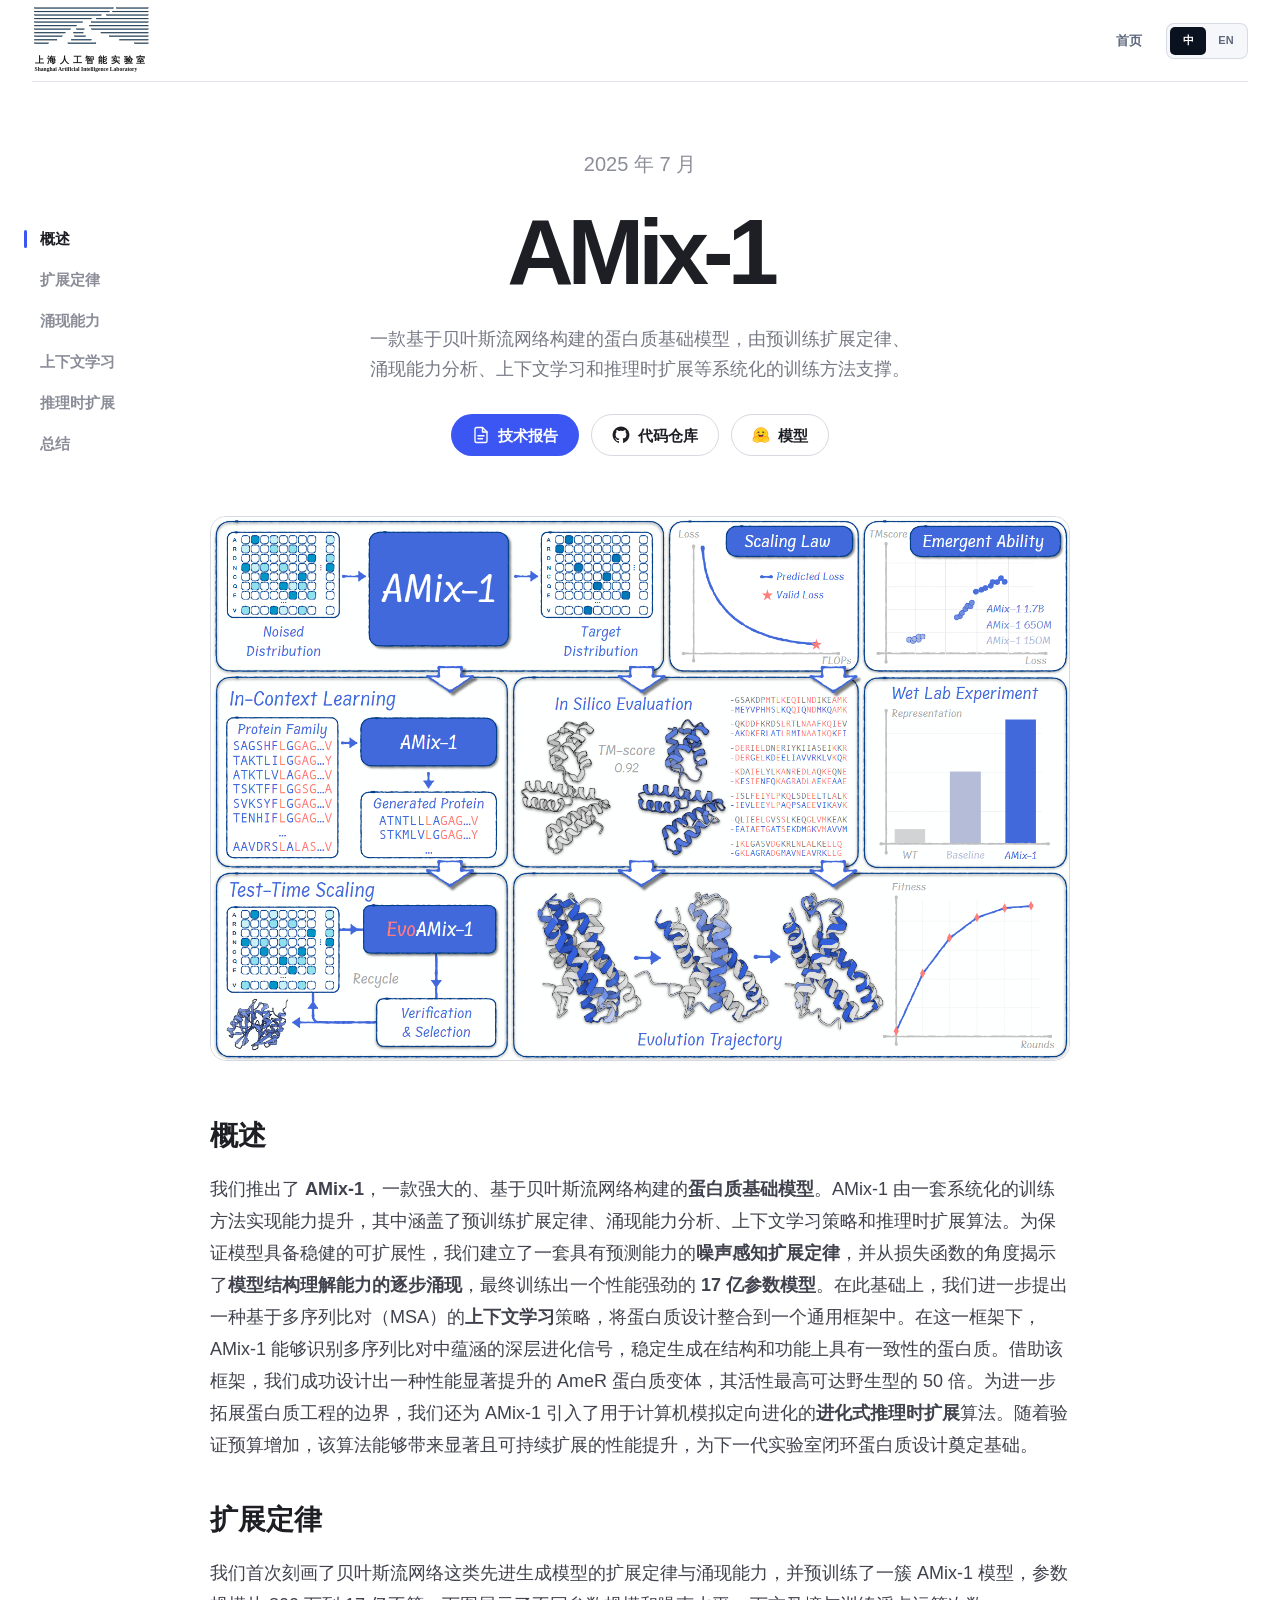
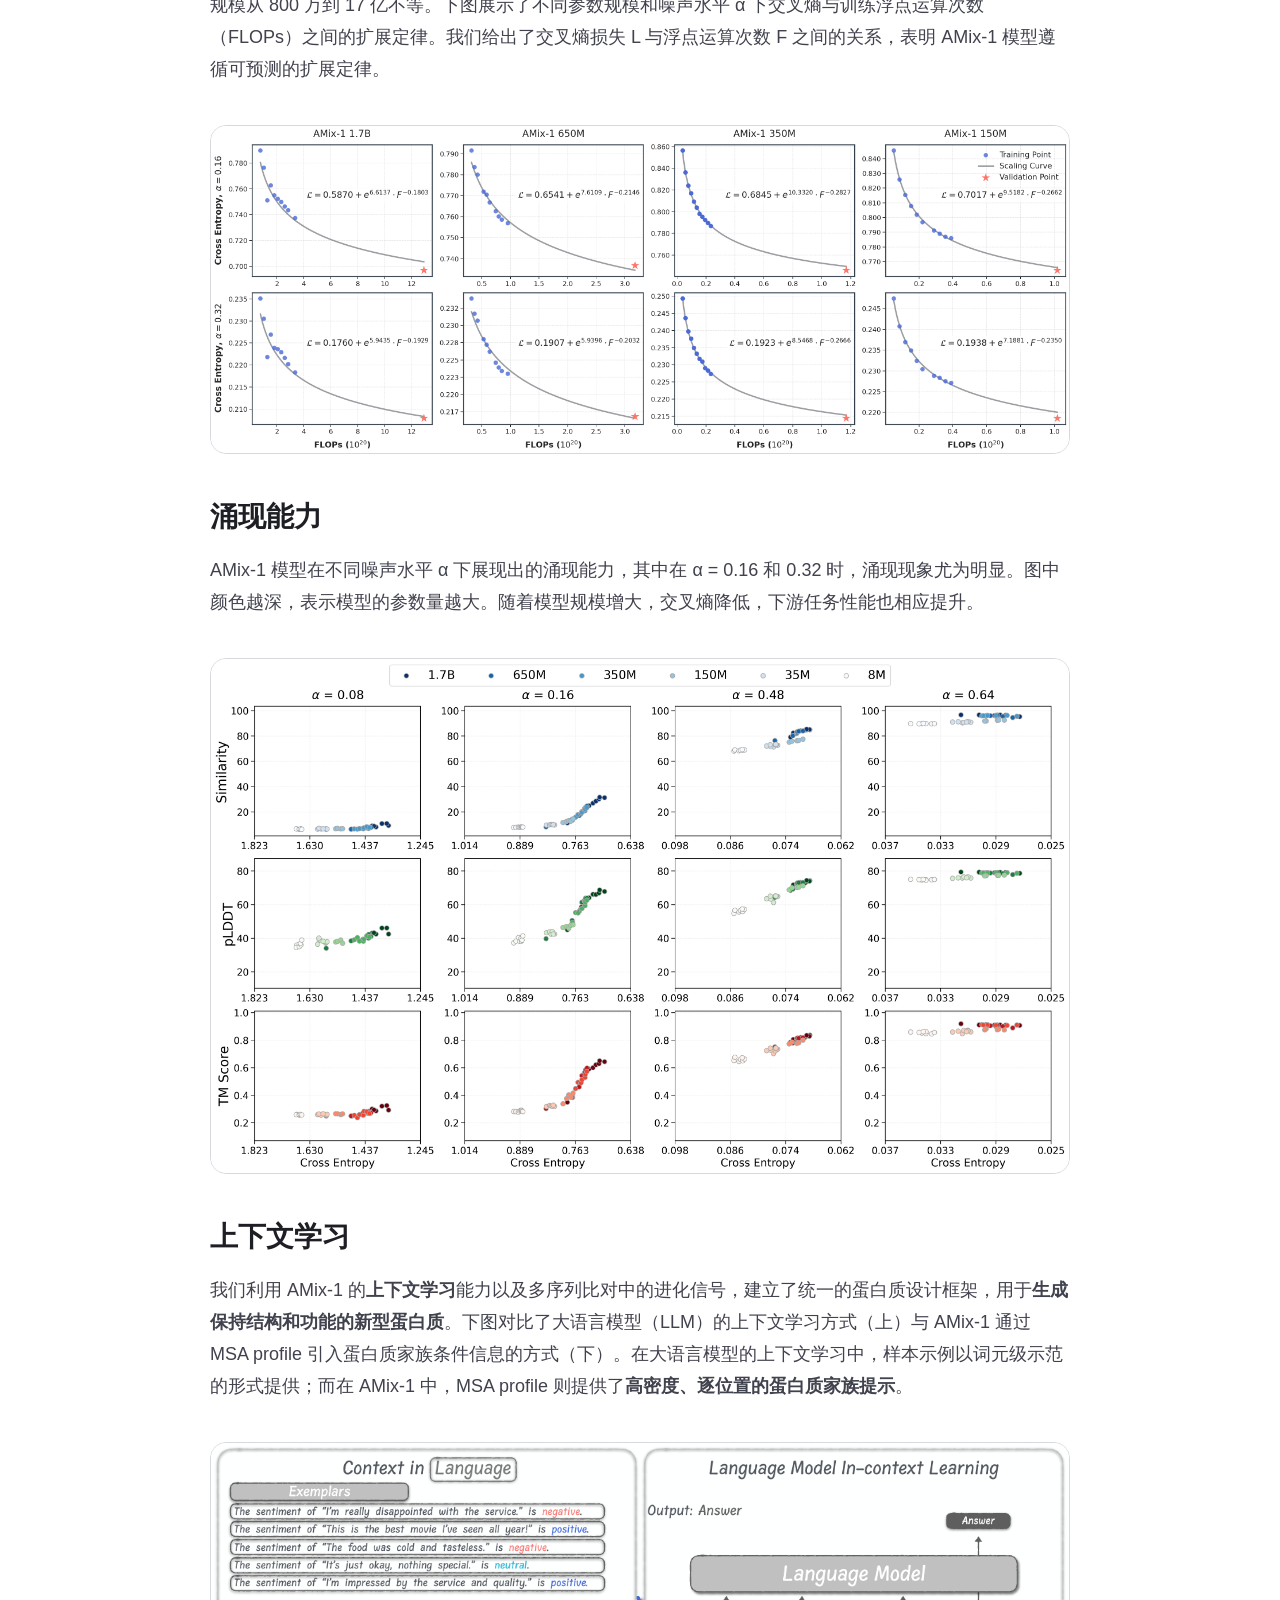
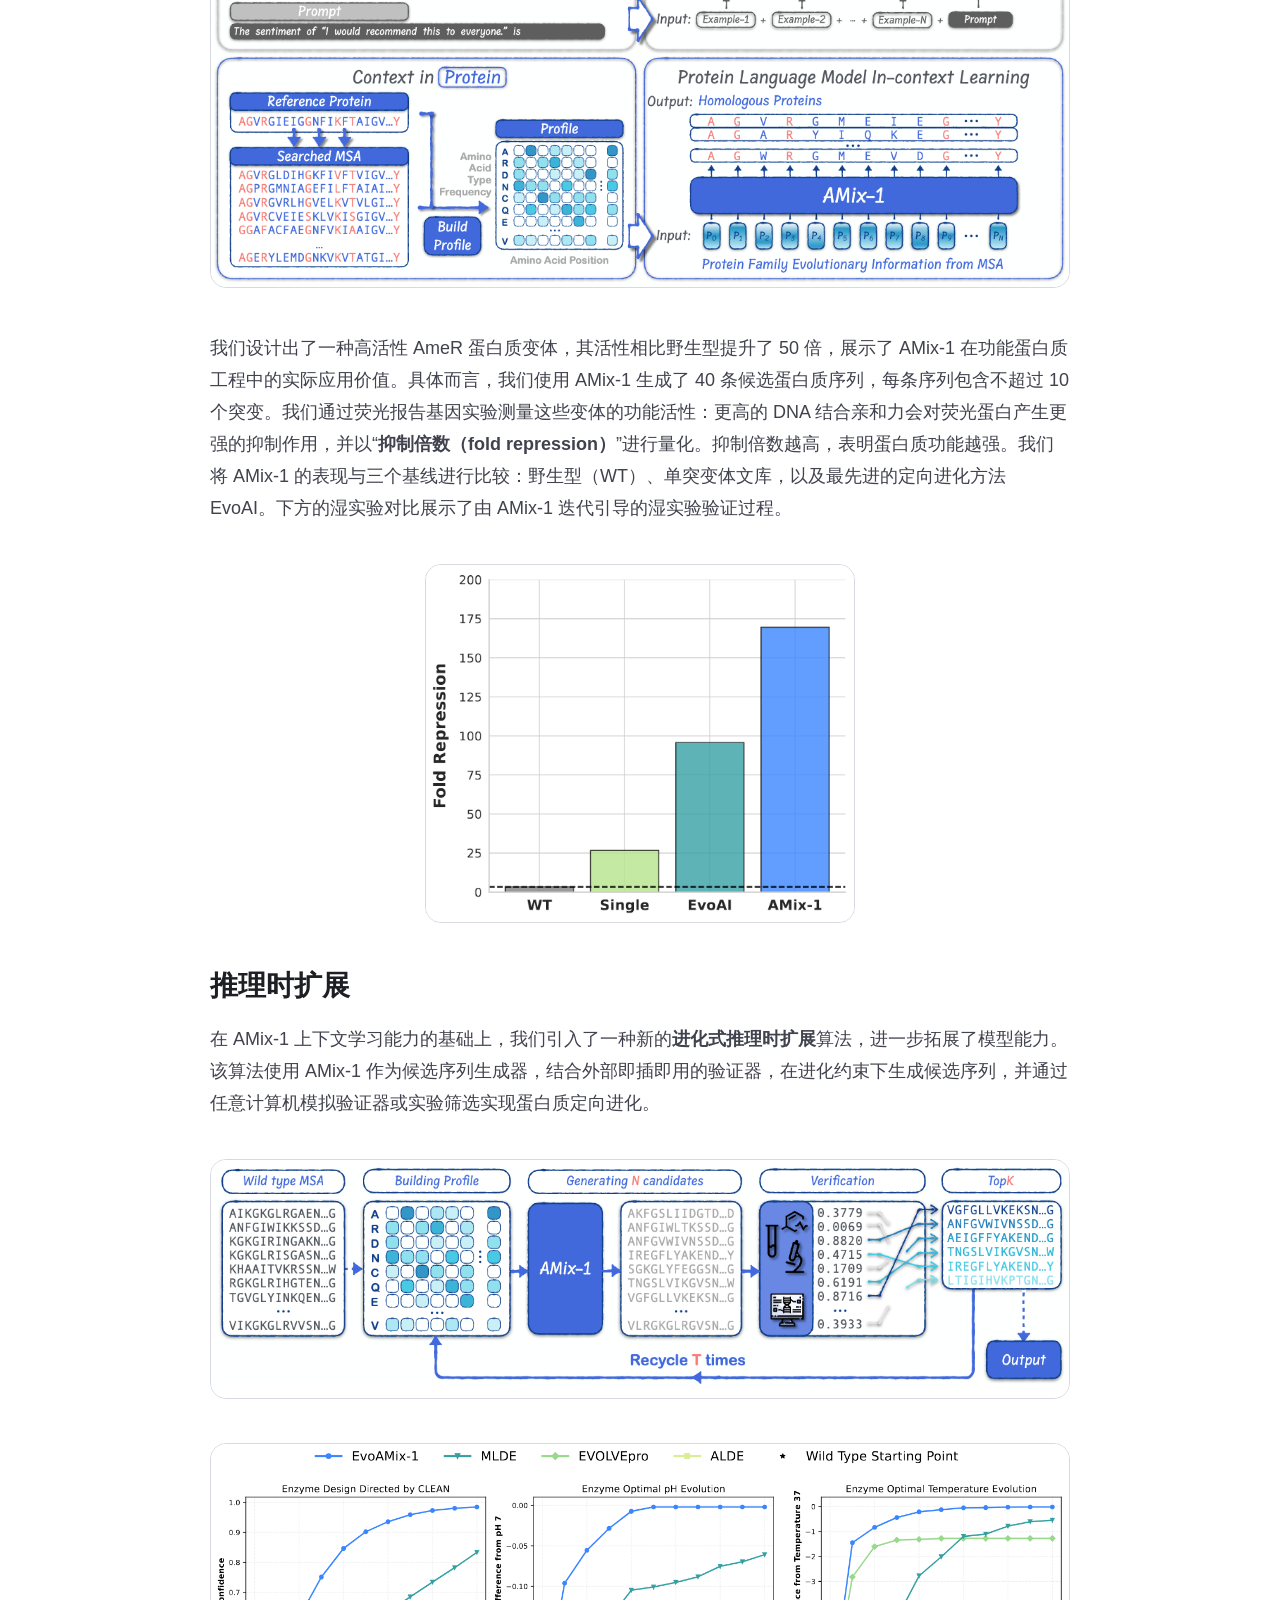
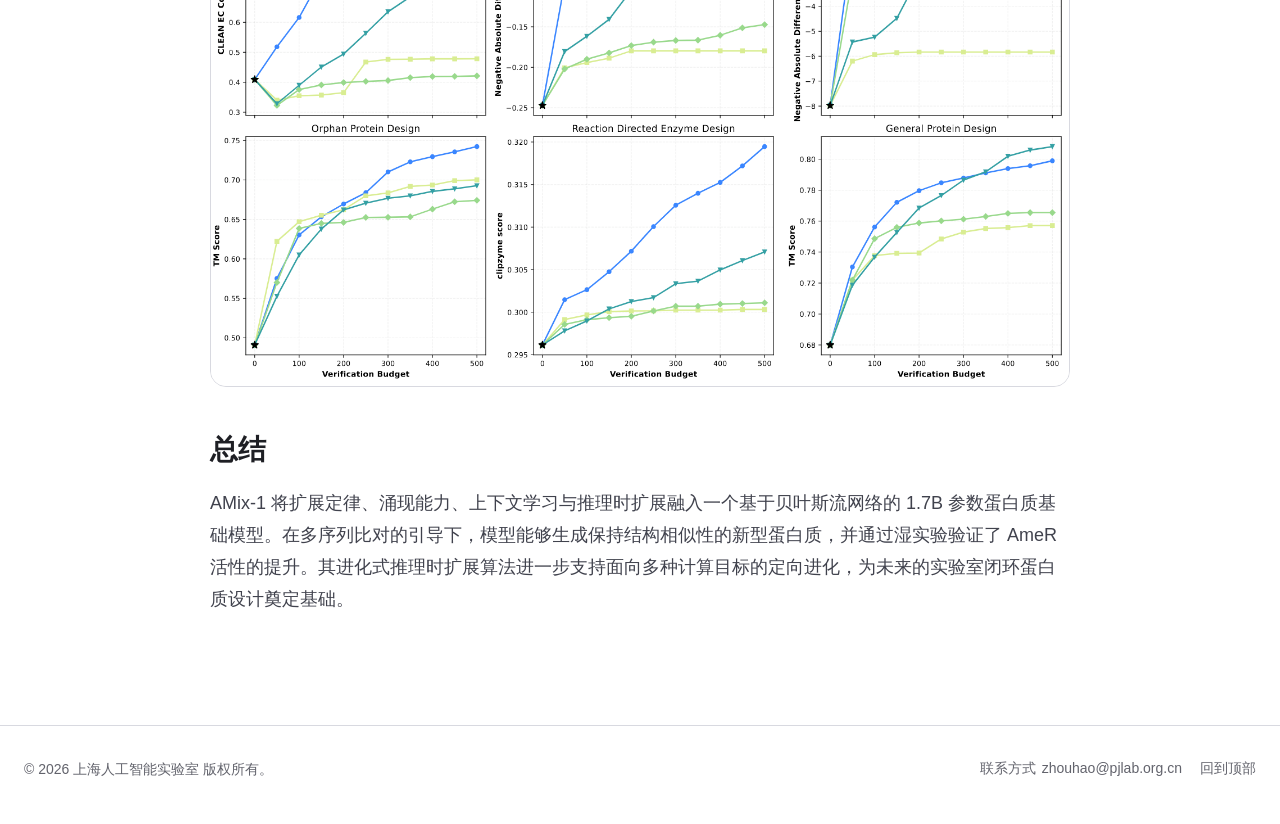
==== AMix-1/index.html @ 4308ac8f "Publish AMix-Bio website" ====
<!doctype html>
<html data-amix-language="zh" data-lang="zh" lang="zh-CN">
  <head>
    <meta charset="utf-8" />
    <meta name="viewport" content="width=device-width, initial-scale=1" />
    <meta
      name="description"
      content="AMix-1 是一款基于贝叶斯流网络构建的蛋白质基础模型，由预训练扩展定律、涌现能力分析、上下文学习和推理时扩展等系统化的训练方法支撑。" data-amix-en-content="AMix-1 is a protein foundation model built on Bayesian Flow Networks and empowered by a systematic training methodology spanning pretraining scaling laws, emergent capability analysis, in-context learning, and test-time scaling." data-amix-zh-content="AMix-1 是一款基于贝叶斯流网络构建的蛋白质基础模型，由预训练扩展定律、涌现能力分析、上下文学习和推理时扩展等系统化的训练方法支撑。"
    />
    <title>AMix-1 — AMix-Bio</title>
    <link rel="stylesheet" href="../assets/publication.css" />
    <link rel="stylesheet" href="../assets/detail.css" />
    <link rel="stylesheet" href="./styles.css" />
    <link rel="stylesheet" href="../assets/nav.css" />
    <style id="amix1-locale-visibility">
      html[data-amix-language="zh"] [data-amix-locale="en"],
      html[data-amix-language="en"] [data-amix-locale="zh"] {
        display: none !important;
      }
      html[data-amix-language="zh"] [data-amix-locale="zh"]:not(.article-nav),
      html[data-amix-language="en"] [data-amix-locale="en"]:not(.article-nav) {
        display: var(--amix-locale-display, block) !important;
      }
    </style>
    <link rel="stylesheet" href="../assets/resource-icons.css" />
  </head>
  <body class="placeholder-page">
    <header class="global-nav" data-amix-nav></header>
    <script src="../assets/nav.js?v=20260928-1"></script>

    <main class="page">
      <nav class="article-nav amix1-nav-en" aria-label="文章章节" data-amix-en-aria-label="Article sections" data-amix-zh-aria-label="文章章节" data-amix-locale="en" lang="en">
        <a class="article-nav-link is-active" href="#overview" data-nav-target="overview" aria-current="true">Overview</a>
        <a class="article-nav-link" href="#scaling-law" data-nav-target="scaling-law">Scaling Law</a>
        <a class="article-nav-link" href="#emergent-ability" data-nav-target="emergent-ability">Emergent Ability</a>
        <a class="article-nav-link" href="#in-context-learning" data-nav-target="in-context-learning">In-Context Learning</a>
        <a class="article-nav-link" href="#test-time-scaling" data-nav-target="test-time-scaling">Test-Time Scaling</a>
        <a class="article-nav-link" href="#conclusion" data-nav-target="conclusion">Conclusion</a>
        <!-- <a class="article-nav-link" href="#citation" data-nav-target="citation">Citation</a> -->
      </nav>

      <nav class="article-nav amix1-nav-zh" aria-label="文章章节" data-amix-locale="zh">
        <a class="article-nav-link is-active" href="#overview-zh" data-nav-target="overview-zh" aria-current="true">概述</a>
        <a class="article-nav-link" href="#scaling-law-zh" data-nav-target="scaling-law-zh">扩展定律</a>
        <a class="article-nav-link" href="#emergent-ability-zh" data-nav-target="emergent-ability-zh">涌现能力</a>
        <a class="article-nav-link" href="#in-context-learning-zh" data-nav-target="in-context-learning-zh">上下文学习</a>
        <a class="article-nav-link" href="#test-time-scaling-zh" data-nav-target="test-time-scaling-zh">推理时扩展</a>
        <a class="article-nav-link" href="#conclusion-zh" data-nav-target="conclusion-zh">总结</a>
        <!-- <a class="article-nav-link" href="#citation-zh" data-nav-target="citation-zh">引用</a> -->
      </nav>

      <section class="article-hero" aria-labelledby="page-title">
        <p class="publish-date">
          <span class="detail-lang-en" data-amix-locale="en" lang="en" style="--amix-locale-display:inline">July 2025</span>
          <span class="detail-lang-zh" data-amix-locale="zh" lang="zh-CN" style="--amix-locale-display:inline">2025 年 7 月</span>
        </p>
        <h1 id="page-title" class="placeholder-title">AMix-1</h1>
        <p class="hero-summary detail-lang-en" data-amix-locale="en" lang="en" style="--amix-locale-display:block">
          A protein foundation model built on Bayesian Flow Networks and empowered by a systematic training
          methodology spanning pretraining scaling laws, emergent capability analysis, in-context learning, and
          test-time scaling.
        </p>
        <p class="hero-summary detail-lang-zh" data-amix-locale="zh" lang="zh-CN" style="--amix-locale-display:block">一款基于贝叶斯流网络构建的蛋白质基础模型，由预训练扩展定律、涌现能力分析、上下文学习和推理时扩展等系统化的训练方法支撑。</p>

        <div class="action-row amix1-actions-en" aria-label="项目资源" data-amix-en-aria-label="Project resources" data-amix-zh-aria-label="项目资源" data-amix-locale="en" lang="en" style="--amix-locale-display:flex">
          <a
            class="resource-button seed-button primary"
            href="https://arxiv.org/abs/2507.08920"
            target="_blank"
            rel="noreferrer"
            ><svg class="resource-icon" width="18" height="18" aria-hidden="true" focusable="false"><use href="../assets/resource-icons.svg?v=20260928-1#report"></use></svg><span>Paper</span></a
          >
          <a
            class="resource-button seed-button"
            href="https://github.com/GenSI-THUAIR/AMix-1"
            target="_blank"
            rel="noreferrer"
            ><svg class="resource-icon" width="18" height="18" aria-hidden="true" focusable="false"><use href="../assets/resource-icons.svg?v=20260928-1#github"></use></svg><span>GitHub</span></a
          >
          <a
            class="resource-button seed-button"
            href="https://huggingface.co/GenSI/AMix-1-1.7B"
            target="_blank"
            rel="noreferrer"
            ><svg class="resource-icon" width="18" height="18" aria-hidden="true" focusable="false"><use href="../assets/resource-icons.svg?v=20260928-1#huggingface"></use></svg><span>Model</span></a
          >
        </div>

        <div class="action-row amix1-actions-zh" aria-label="项目资源" data-amix-locale="zh" lang="zh-CN" style="--amix-locale-display:flex">
          <a class="resource-button seed-button primary" href="https://arxiv.org/abs/2507.08920" target="_blank" rel="noreferrer"><svg class="resource-icon" width="18" height="18" aria-hidden="true" focusable="false"><use href="../assets/resource-icons.svg?v=20260928-1#report"></use></svg><span>技术报告</span></a>
          <a class="resource-button seed-button" href="https://github.com/GenSI-THUAIR/AMix-1" target="_blank" rel="noreferrer"><svg class="resource-icon" width="18" height="18" aria-hidden="true" focusable="false"><use href="../assets/resource-icons.svg?v=20260928-1#github"></use></svg><span>代码仓库</span></a>
          <a class="resource-button seed-button" href="https://huggingface.co/GenSI/AMix-1-1.7B" target="_blank" rel="noreferrer"><svg class="resource-icon" width="18" height="18" aria-hidden="true" focusable="false"><use href="../assets/resource-icons.svg?v=20260928-1#huggingface"></use></svg><span>模型</span></a>
        </div>
      </section>

      <figure class="amix1-main-figure" aria-label="AMix-1 概览" data-amix-en-aria-label="AMix-1 overview" data-amix-zh-aria-label="AMix-1 概览">
        <img
          src="../figures/AMix-1_main.png"
          alt="AMix-1 总览：从预训练扩展到可在推理时扩展的蛋白质设计" data-amix-en-alt="AMix-1 overview from pretraining scaling to test-time scalable protein design" data-amix-zh-alt="AMix-1 总览：从预训练扩展到可在推理时扩展的蛋白质设计"
          decoding="async"
        />
      </figure>

      <div class="amix1-content-en" data-amix-locale="en" lang="en" style="--amix-locale-display:block">
        <article class="content">
          <section id="overview" class="content-section" aria-labelledby="overview-title">
            <h2 id="overview-title">Overview</h2>
            <p>
              We introduce <strong>AMix-1</strong>, a powerful <strong>protein foundation model</strong> built on
              Bayesian Flow Networks and empowered by a systematic training methodology, encompassing pretraining
              scaling laws, emergent capability analysis, in-context learning strategy, and test-time scaling
              algorithm. To guarantee robust scalability, we establish a predictive,
              <strong>noise-aware scaling law</strong> and reveal the progressive
              <strong>emergence of structural understanding</strong> from the loss perspective, culminating in a
              strong <strong>1.7-billion-parameter model</strong>. Building on this foundation, we devise a multiple
              sequence alignment (MSA)-based <strong>in-context learning</strong> strategy to unify protein design
              into a general framework, where AMix-1 recognizes deep evolutionary signals among MSAs and consistently
              generates structurally and functionally coherent proteins. This framework enables the successful design
              of a dramatically improved AmeR variant with an up to 50× activity increase over its wild type. Pushing
              the boundaries of protein engineering, we further empower AMix-1 with an
              <strong>evolutionary test-time scaling</strong> algorithm for <em>in silico</em> directed evolution
              that delivers substantial, scalable performance gains as verification budgets increase, laying the
              groundwork for next-generation lab-in-the-loop protein design.
            </p>
          </section>

          <section id="scaling-law" class="content-section" aria-labelledby="scaling-law-title">
            <h2 id="scaling-law-title">Scaling Law</h2>
            <p>
              We are the first to characterize scaling laws and emergent abilities for an advanced generative model,
              namely the Bayesian Flow Network, and pretrain a family of AMix-1 models scaling from 8 million
              to 1.7 billion parameters. The following figures illustrate scaling laws of cross-entropy and training
              FLOPs across various model sizes and noise levels α. We show the relationship between loss L and FLOPs
              F, indicating that the AMix-1 models follow predictive scaling laws.
            </p>
            <figure class="architecture-visual amix1-figure" aria-label="AMix-1 scaling laws">
              <img
                class="architecture-chart"
                src="./assets/amix1_scaling_law.png"
                alt="AMix-1 cross-entropy scaling curves across model sizes and noise levels"
                loading="lazy"
                decoding="async"
              />
            </figure>
          </section>

          <section id="emergent-ability" class="content-section" aria-labelledby="emergent-ability-title">
            <h2 id="emergent-ability-title">Emergent Ability</h2>
            <p>
              AMix-1 models exhibit emergent abilities across different noise levels α, with clear emergence observed
              at α = 0.16 and 0.32. In the figure, darker colors represent models with more parameters. As model size
              increases, cross-entropy decreases and downstream performance correspondingly improves.
            </p>
            <figure class="architecture-visual amix1-figure" aria-label="AMix-1 emergent ability">
              <img
                class="architecture-chart"
                src="./assets/amix1_emergent_ability.png"
                alt="AMix-1 emergent protein modeling ability across model sizes and noise levels"
                loading="lazy"
                decoding="async"
              />
            </figure>
          </section>

          <section id="in-context-learning" class="content-section" aria-labelledby="in-context-learning-title">
            <h2 id="in-context-learning-title">In-Context Learning</h2>
            <p>
              We establish a unified protein design framework leveraging AMix-1's
              <strong>in-context learning</strong> ability and evolutionary signals in multiple sequence alignments
              for <strong>novel structure- and function-preserving generation</strong>. The following figure
              illustrates the comparison of standard LLM in-context learning (top) with protein family conditioning
              via MSA profiles in AMix-1 (bottom). In LLM ICL, few-shot exemplars are token-level demonstrations; in
              AMix-1, the MSA profile serves as a <strong>dense, position-wise family prompt</strong>.
            </p>
            <figure class="architecture-visual amix1-figure" aria-label="AMix-1 in-context learning">
              <img
                class="architecture-chart"
                src="./assets/amix1_icl.png"
                alt="Comparison of language-model in-context learning and AMix-1 MSA-conditioned protein generation"
                loading="lazy"
                decoding="async"
              />
            </figure>
            <p>
              We design a high-activity AmeR variant with a 50× improvement over the wild type, showcasing AMix-1's
              real-world impact on functional protein engineering. Specifically, we used AMix-1 to generate 40
              candidate protein sequences, each containing no more than ten mutations. The functional activity of
              these variants was measured using a fluorescent reporter assay, where higher DNA-binding affinity leads
              to stronger repression of a fluorescent protein, quantified as "fold repression". A higher fold
              repression value indicates better function. AMix-1's performance was compared to three baselines:
              Wild-Type (WT), a single-mutant library, and EvoAI, a state-of-the-art directed evolution method. The
              wet-lab comparison below shows the wet-lab verification process guided iteratively by AMix-1. 
            </p>
            <figure class="architecture-visual amix1-figure amix1-wet-lab-figure" aria-label="AMix-1 wet-lab validation">
              <img
                class="architecture-chart"
                src="./assets/amix1_wet_lab.png"
                alt="Wet-lab fold-repression comparison among wild type, a single-mutant library, EvoAI, and AMix-1"
                loading="lazy"
                decoding="async"
              />
            </figure>
          </section>

          <section id="test-time-scaling" class="content-section" aria-labelledby="test-time-scaling-title">
            <h2 id="test-time-scaling-title">Test-Time Scaling</h2>
            <p>
              With the in-context learning ability of AMix-1, we push this capacity even further by introducing a
              novel <strong>evolutionary test-time scaling</strong> algorithm that uses AMix-1 as the proposer and an
              external plug-and-play verifier to generate candidate sequences from evolutionary constraints,
              achieving directed protein evolution through arbitrary in silico verifiers or experimental screening.
            </p>
            <figure class="architecture-visual amix1-figure" aria-label="AMix-1 test-time scaling workflow">
              <img
                class="architecture-chart"
                src="./assets/amix1_tts1.png"
                alt="AMix-1 evolutionary test-time scaling workflow"
                loading="lazy"
                decoding="async"
              />
            </figure>
            <figure class="architecture-visual amix1-figure" aria-label="AMix-1 test-time scaling results">
              <img
                class="architecture-chart"
                src="./assets/amix1_tts2.png"
                alt="AMix-1 performance across verification budgets and protein design tasks"
                loading="lazy"
                decoding="async"
              />
            </figure>
          </section>

          <section id="conclusion" class="content-section" aria-labelledby="conclusion-title">
            <h2 id="conclusion-title">Conclusion</h2>
            <p>AMix-1 brings together scaling laws, emergent capabilities, in-context learning, and test-time scaling in a 1.7B-parameter protein foundation model built on Bayesian Flow Networks. Guided by multiple sequence alignments, it generates novel proteins that preserve structural similarity, with wet-lab validation demonstrating improved AmeR activity. Its evolutionary test-time scaling algorithm further supports directed evolution across diverse computational objectives, laying the groundwork for future lab-in-the-loop protein design.</p>
          </section>

          <!-- <section id="citation" class="content-section" aria-labelledby="citation-title">
            <h2 id="citation-title">Citation</h2>
            <p>If you find this work useful, please cite our paper:</p>
            <pre class="citation-block"><code>@article{lv2025amix1,
  title={AMix-1: A Pathway to Test-Time Scalable Protein Foundation Model},
  author={Changze Lv*, Jiang Zhou*, Siyu Long*, Lihao Wang, Jiangtao Feng, Dongyu Xue, Yu Pei, Hao Wang, Zherui Zhang, Yuchen Cai, Zhiqiang Gao, Ziyuan Ma, Jiakai Hu, Chaochen Gao, Jingjing Gong, Yuxuan Song, Shuyi Zhang, Xiaoqing Zheng, Deyi Xiong, Lei Bai, Wanli Ouyang, Ya-Qin Zhang, Wei-Ying Ma, Bowen Zhou, Hao Zhou},
  journal={arXiv preprint arXiv:2507.08920},
  year={2025}
}</code></pre>
          </section> -->
        </article>
      </div>

      <div class="amix1-content-zh" data-amix-locale="zh" lang="zh-CN" style="--amix-locale-display:block">
        <article class="content">
          <section id="overview-zh" class="content-section" aria-labelledby="overview-title-zh">
            <h2 id="overview-title-zh">概述</h2>
            <p>我们推出了 <strong>AMix-1</strong>，一款强大的、基于贝叶斯流网络构建的<strong>蛋白质基础模型</strong>。AMix-1 由一套系统化的训练方法实现能力提升，其中涵盖了预训练扩展定律、涌现能力分析、上下文学习策略和推理时扩展算法。为保证模型具备稳健的可扩展性，我们建立了一套具有预测能力的<strong>噪声感知扩展定律</strong>，并从损失函数的角度揭示了<strong>模型结构理解能力的逐步涌现</strong>，最终训练出一个性能强劲的 <strong>17 亿参数模型</strong>。在此基础上，我们进一步提出一种基于多序列比对（MSA）的<strong>上下文学习</strong>策略，将蛋白质设计整合到一个通用框架中。在这一框架下，AMix-1 能够识别多序列比对中蕴涵的深层进化信号，稳定生成在结构和功能上具有一致性的蛋白质。借助该框架，我们成功设计出一种性能显著提升的 AmeR 蛋白质变体，其活性最高可达野生型的 50 倍。为进一步拓展蛋白质工程的边界，我们还为 AMix-1 引入了用于计算机模拟定向进化的<strong>进化式推理时扩展</strong>算法。随着验证预算增加，该算法能够带来显著且可持续扩展的性能提升，为下一代实验室闭环蛋白质设计奠定基础。</p>
          </section>

          <section id="scaling-law-zh" class="content-section" aria-labelledby="scaling-law-title-zh">
            <h2 id="scaling-law-title-zh">扩展定律</h2>
            <p>我们首次刻画了贝叶斯流网络这类先进生成模型的扩展定律与涌现能力，并预训练了一簇 AMix-1 模型，参数规模从 800 万到 17 亿不等。下图展示了不同参数规模和噪声水平 α 下交叉熵与训练浮点运算次数（FLOPs）之间的扩展定律。我们给出了交叉熵损失 L 与浮点运算次数 F 之间的关系，表明 AMix-1 模型遵循可预测的扩展定律。</p>
            <figure class="architecture-visual amix1-figure" aria-label="AMix-1 扩展定律">
              <img
                class="architecture-chart"
                src="./assets/amix1_scaling_law.png"
                alt="AMix-1 在不同模型规模和噪声水平下的交叉熵扩展曲线"
                loading="lazy"
                decoding="async"
              />
            </figure>
          </section>

          <section id="emergent-ability-zh" class="content-section" aria-labelledby="emergent-ability-title-zh">
            <h2 id="emergent-ability-title-zh">涌现能力</h2>
            <p>AMix-1 模型在不同噪声水平 α 下展现出的涌现能力，其中在 α = 0.16 和 0.32 时，涌现现象尤为明显。图中颜色越深，表示模型的参数量越大。随着模型规模增大，交叉熵降低，下游任务性能也相应提升。</p>
            <figure class="architecture-visual amix1-figure" aria-label="AMix-1 涌现能力">
              <img
                class="architecture-chart"
                src="./assets/amix1_emergent_ability.png"
                alt="AMix-1 在不同模型规模和噪声水平下涌现的蛋白质建模能力"
                loading="lazy"
                decoding="async"
              />
            </figure>
          </section>

          <section id="in-context-learning-zh" class="content-section" aria-labelledby="in-context-learning-title-zh">
            <h2 id="in-context-learning-title-zh">上下文学习</h2>
            <p>我们利用 AMix-1 的<strong>上下文学习</strong>能力以及多序列比对中的进化信号，建立了统一的蛋白质设计框架，用于<strong>生成保持结构和功能的新型蛋白质</strong>。下图对比了大语言模型（LLM）的上下文学习方式（上）与 AMix-1 通过 MSA profile 引入蛋白质家族条件信息的方式（下）。在大语言模型的上下文学习中，样本示例以词元级示范的形式提供；而在 AMix-1 中，MSA profile 则提供了<strong>高密度、逐位置的蛋白质家族提示</strong>。</p>
            <figure class="architecture-visual amix1-figure" aria-label="AMix-1 上下文学习">
              <img
                class="architecture-chart"
                src="./assets/amix1_icl.png"
                alt="语言模型的上下文学习与 AMix-1 以 MSA 为条件的蛋白质生成方式对比"
                loading="lazy"
                decoding="async"
              />
            </figure>
            <p>我们设计出了一种高活性 AmeR 蛋白质变体，其活性相比野生型提升了 50 倍，展示了 AMix-1 在功能蛋白质工程中的实际应用价值。具体而言，我们使用 AMix-1 生成了 40 条候选蛋白质序列，每条序列包含不超过 10 个突变。我们通过荧光报告基因实验测量这些变体的功能活性：更高的 DNA 结合亲和力会对荧光蛋白产生更强的抑制作用，并以“<strong>抑制倍数（fold repression）</strong>”进行量化。抑制倍数越高，表明蛋白质功能越强。我们将 AMix-1 的表现与三个基线进行比较：野生型（WT）、单突变体文库，以及最先进的定向进化方法 EvoAI。下方的湿实验对比展示了由 AMix-1 迭代引导的湿实验验证过程。</p>
            <figure class="architecture-visual amix1-figure amix1-wet-lab-figure" aria-label="AMix-1 湿实验验证">
              <img
                class="architecture-chart"
                src="./assets/amix1_wet_lab.png"
                alt="野生型、单突变体文库、EvoAI 和 AMix-1 在湿实验中的抑制倍数对比"
                loading="lazy"
                decoding="async"
              />
            </figure>
          </section>

          <section id="test-time-scaling-zh" class="content-section" aria-labelledby="test-time-scaling-title-zh">
            <h2 id="test-time-scaling-title-zh">推理时扩展</h2>
            <p>在 AMix-1 上下文学习能力的基础上，我们引入了一种新的<strong>进化式推理时扩展</strong>算法，进一步拓展了模型能力。该算法使用 AMix-1 作为候选序列生成器，结合外部即插即用的验证器，在进化约束下生成候选序列，并通过任意计算机模拟验证器或实验筛选实现蛋白质定向进化。</p>
            <figure class="architecture-visual amix1-figure" aria-label="AMix-1 推理时扩展流程">
              <img
                class="architecture-chart"
                src="./assets/amix1_tts1.png"
                alt="AMix-1 进化式推理时扩展流程"
                loading="lazy"
                decoding="async"
              />
            </figure>
            <figure class="architecture-visual amix1-figure" aria-label="AMix-1 推理时扩展结果">
              <img
                class="architecture-chart"
                src="./assets/amix1_tts2.png"
                alt="AMix-1 在不同验证预算和蛋白质设计任务中的表现"
                loading="lazy"
                decoding="async"
              />
            </figure>
          </section>

          <section id="conclusion-zh" class="content-section" aria-labelledby="conclusion-title-zh">
            <h2 id="conclusion-title-zh">总结</h2>
            <p>AMix-1 将扩展定律、涌现能力、上下文学习与推理时扩展融入一个基于贝叶斯流网络的 1.7B 参数蛋白质基础模型。在多序列比对的引导下，模型能够生成保持结构相似性的新型蛋白质，并通过湿实验验证了 AmeR 活性的提升。其进化式推理时扩展算法进一步支持面向多种计算目标的定向进化，为未来的实验室闭环蛋白质设计奠定基础。</p>
          </section>

          <!-- <section id="citation-zh" class="content-section" aria-labelledby="citation-title-zh">
            <h2 id="citation-title-zh">引用</h2>
            <p>如果您认为本研究对您有所帮助，请引用我们的论文：</p>
            <pre class="citation-block"><code>@article{lv2025amix1,
  title={AMix-1: A Pathway to Test-Time Scalable Protein Foundation Model},
  author={Changze Lv*, Jiang Zhou*, Siyu Long*, Lihao Wang, Jiangtao Feng, Dongyu Xue, Yu Pei, Hao Wang, Zherui Zhang, Yuchen Cai, Zhiqiang Gao, Ziyuan Ma, Jiakai Hu, Chaochen Gao, Jingjing Gong, Yuxuan Song, Shuyi Zhang, Xiaoqing Zheng, Deyi Xiong, Lei Bai, Wanli Ouyang, Ya-Qin Zhang, Wei-Ying Ma, Bowen Zhou, Hao Zhou},
  journal={arXiv preprint arXiv:2507.08920},
  year={2025}
}</code></pre>
          </section> -->
        </article>
      </div>
    </main>

    <footer class="site-footer" data-amix-footer data-contact-zh="联系方式"></footer>
    <script src="../assets/footer.js?v=20260928-1"></script>

    <script src="../assets/detail.js"></script>
    <script src="./script.js?v=20260928-nav2"></script>
    <script id="amix1-inline-locale">
      (() => {
        const root = document.documentElement;
        const chineseIds = {"overview": "overview-zh", "overview-title": "overview-title-zh", "scaling-law": "scaling-law-zh", "scaling-law-title": "scaling-law-title-zh", "emergent-ability": "emergent-ability-zh", "emergent-ability-title": "emergent-ability-title-zh", "in-context-learning": "in-context-learning-zh", "in-context-learning-title": "in-context-learning-title-zh", "test-time-scaling": "test-time-scaling-zh", "test-time-scaling-title": "test-time-scaling-title-zh", "conclusion": "conclusion-zh", "conclusion-title": "conclusion-title-zh", "citation": "citation-zh", "citation-title": "citation-title-zh"};
        const englishIds = Object.fromEntries(Object.entries(chineseIds).map(([en, zh]) => [zh, en]));
        function setLanguage(language) {
          const isChinese = language === "zh";
          root.dataset.amixLanguage = language;
          root.dataset.lang = language;
          root.lang = isChinese ? "zh-CN" : "en";
          for (const attribute of ["alt", "aria-label", "content"]) {
            document.querySelectorAll(`[data-amix-${language}-${attribute}]`).forEach(node => {
              node.setAttribute(attribute, node.getAttribute(`data-amix-${language}-${attribute}`));
            });
          }
          document.querySelectorAll(".locale-button[data-lang]").forEach(button => {
            button.classList.toggle("is-active", button.dataset.lang === language);
            button.setAttribute("aria-pressed", String(button.dataset.lang === language));
          });
          const currentId = window.location.hash.slice(1);
          const nextId = (isChinese ? chineseIds : englishIds)[currentId];
          if (nextId) window.history.replaceState(window.history.state, "", "#" + nextId);
          amix1PinnedNavTarget = null;
          updateAMix1ActiveNav();
        }
        document.addEventListener("click", event => {
          const button = event.target instanceof Element ? event.target.closest(".locale-button[data-lang]") : null;
          if (!button || !["zh", "en"].includes(button.dataset.lang)) return;
          event.preventDefault();
          event.stopImmediatePropagation();
          setLanguage(button.dataset.lang);
        }, true);
        setLanguage(root.dataset.amixLanguage || "zh");
        document.addEventListener("DOMContentLoaded", () => setLanguage(root.dataset.amixLanguage || "zh"), { once: true });
      })();
    </script>
  </body>
</html>
---- assets/publication.css ----
@import url("../AMix-2/assets/cm-web-fonts-master/font/Serif/cmun-serif.css");

:root {
  --seed-blue: #3c56f4;
  --seed-blue-hover: #2d43dc;
  --seed-text: #1e1f24;
  --seed-body: #40424d;
  --seed-muted: #62636c;
  --seed-soft: #8b8d98;
  --seed-border: #d8d9e0;
  --seed-panel: #f7f8fd;
  --content-width: 1000px;
  --article-width: 860px;
  --nav-x: max(24px, calc(50vw - 800px + 120px));
  color: var(--seed-text);
  background: #fff;
  font-family:
    "ByteSans",
    "Inter",
    "HarmonyOS Sans SC",
    "PingFang SC",
    "Microsoft YaHei",
    Arial,
    sans-serif;
}

* {
  box-sizing: border-box;
}

html {
  min-width: 320px;
  background: #fff;
  -webkit-text-size-adjust: 100%;
}

body {
  margin: 0;
  background: #fff;
  color: var(--seed-text);
  line-height: 1.5;
}

a {
  color: inherit;
  text-decoration: none;
}

button {
  font: inherit;
}

.topbar {
  position: relative;
  z-index: 10;
  display: flex;
  min-height: 96px;
  align-items: flex-start;
  justify-content: space-between;
  padding: 40px var(--nav-x) 0;
  background: rgba(255, 255, 255, 0.92);
  backdrop-filter: blur(14px);
}

.brand {
  display: inline-flex;
  align-items: center;
  min-width: 0;
}

.brand-logo {
  display: block;
  width: 132px;
  height: auto;
}

.locale-switch {
  display: inline-flex;
  gap: 2px;
  padding: 4px;
  border-radius: 999px;
  background: #eff0f3;
}

.locale-button {
  min-width: 44px;
  height: 28px;
  padding: 0 10px;
  border: 0;
  border-radius: 999px;
  color: var(--seed-soft);
  background: transparent;
  cursor: pointer;
  font-size: 13px;
  font-weight: 500;
  letter-spacing: 0;
}

.locale-button.is-active {
  color: #000;
  background: rgba(0, 0, 0, 0.05);
}

.page {
  padding-bottom: 64px;
}

.article-nav {
  position: fixed;
  top: 220px;
  left: max(24px, calc(50vw - 660px));
  z-index: 5;
  display: grid;
  width: 148px;
  gap: 4px;
}

.article-nav-link {
  position: relative;
  display: block;
  padding: 8px 0 8px 16px;
  color: var(--seed-soft);
  font-size: 15px;
  font-weight: 700;
  letter-spacing: 0;
  line-height: 21px;
  transition: color 0.18s ease;
}

.article-nav-link::before {
  position: absolute;
  top: 50%;
  left: 0;
  width: 3px;
  height: 18px;
  border-radius: 999px;
  background: transparent;
  content: "";
  transform: translateY(-50%);
  transition: background 0.18s ease;
}

.article-nav-link:hover,
.article-nav-link.is-active {
  color: var(--seed-text);
}

.article-nav-link.is-active::before {
  background: var(--seed-blue);
}

.article-hero {
  width: min(var(--article-width), calc(100% - 40px));
  margin: 0 auto;
  padding: 70px 0 42px;
  text-align: center;
}

.publish-date {
  margin: 0 0 30px;
  color: var(--seed-soft);
  font-size: 20px;
  font-weight: 400;
  line-height: 24px;
}

.hero-title-lockup {
  position: relative;
  display: inline-block;
  max-width: 100%;
}

.article-hero h1 {
  display: flex;
  margin: 0;
  align-items: center;
  justify-content: center;
  line-height: 0;
}

.brand-title-image {
  display: block;
  width: 380px;
  max-width: min(100%, 86vw);
  height: auto;
}

.hero-summary {
  max-width: 720px;
  margin: 24px auto 0;
  color: #777985;
  font-size: 18px;
  font-weight: 400;
  line-height: 30px;
  text-wrap: balance;
}

.action-row {
  display: flex;
  flex-wrap: wrap;
  gap: 12px;
  justify-content: center;
  margin-top: 30px;
}

.seed-button {
  display: inline-flex;
  flex: 0 0 auto;
  width: max-content;
  height: 42px;
  align-items: center;
  justify-content: center;
  padding: 0 20px;
  border: 1px solid var(--seed-border);
  border-radius: 24px;
  color: var(--seed-text);
  background: #fff;
  cursor: pointer;
  font-size: 15px;
  font-weight: 500;
  line-height: 1;
  transition:
    border-color 0.18s ease,
    color 0.18s ease,
    background 0.18s ease;
}

.seed-button:hover {
  border-color: var(--seed-blue);
  color: var(--seed-blue);
}

.seed-button.primary {
  border-color: transparent;
  color: #fff;
  background: var(--seed-blue);
}

.seed-button.primary:hover {
  color: #fff;
  background: var(--seed-blue-hover);
}

.placeholder-action {
  cursor: default;
}

.video-block {
  width: min(var(--article-width), calc(100% - 40px));
  margin: 0 auto;
  padding: 18px 0 56px;
}

.video-frame {
  position: relative;
  display: grid;
  aspect-ratio: 16 / 9;
  min-height: 360px;
  place-items: center;
  overflow: hidden;
  border-radius: 20px;
  background:
    radial-gradient(circle at 32% 20%, rgba(255, 255, 255, 0.18), transparent 28%),
    linear-gradient(135deg, #171a24, #272b39 52%, #11131b);
}

.video-frame--media {
  display: block;
  background: #000;
}

.video-frame--media::after {
  display: none;
}

.hero-video {
  display: block;
  width: 100%;
  height: 100%;
  border-radius: inherit;
  background: #000;
  object-fit: cover;
}

.video-frame::after {
  position: absolute;
  inset: auto 0 0;
  height: 34%;
  content: "";
  background: linear-gradient(180deg, transparent, rgba(0, 0, 0, 0.68));
  pointer-events: none;
}

.video-noise {
  position: absolute;
  inset: 0;
  opacity: 0.44;
  background:
    linear-gradient(rgba(255, 255, 255, 0.08) 1px, transparent 1px),
    linear-gradient(90deg, rgba(255, 255, 255, 0.08) 1px, transparent 1px);
  background-size: 44px 44px;
}

.play-mark {
  position: relative;
  z-index: 1;
  width: 64px;
  height: 64px;
  border-radius: 50%;
  background: rgba(255, 255, 255, 0.92);
  box-shadow: 0 16px 40px rgba(0, 0, 0, 0.18);
}

.play-mark::before {
  position: absolute;
  top: 50%;
  left: 52%;
  width: 0;
  height: 0;
  border-top: 11px solid transparent;
  border-bottom: 11px solid transparent;
  border-left: 17px solid #111;
  content: "";
  transform: translate(-35%, -50%);
}

.video-frame span {
  position: absolute;
  right: 24px;
  bottom: 20px;
  z-index: 2;
  color: rgba(255, 255, 255, 0.78);
  font-size: 14px;
  font-weight: 500;
  line-height: 22px;
}

.content {
  width: min(var(--article-width), calc(100% - 40px));
  margin: 0 auto;
}

.background-lead {
  width: min(var(--article-width), calc(100% - 40px));
  margin: -10px auto 52px;
  padding-top: 26px;
  border-top: 1px solid var(--seed-border);
  scroll-margin-top: 32px;
}

.background-lead p {
  max-width: 800px;
  margin: 0 auto;
  color: var(--seed-soft);
  font-size: 17px;
  font-weight: 400;
  line-height: 31px;
  text-align: left;
}

.content-section {
  margin-top: 40px;
  scroll-margin-top: 32px;
}

.content-section:first-child {
  margin-top: 0;
}

.content-section h2 {
  margin: 0 0 18px;
  color: var(--seed-text);
  font-size: 28px;
  font-weight: 650;
  letter-spacing: 0;
  line-height: 38px;
}

.content-section h3 {
  margin: 34px 0 14px;
  color: var(--seed-text);
  font-size: 24px;
  font-weight: 650;
  letter-spacing: 0;
  line-height: 32px;
}

.content-section p {
  margin: 0 0 18px;
  color: var(--seed-body);
  font-size: 18px;
  font-weight: 400;
  line-height: 32px;
}

.content-section a {
  color: var(--seed-blue);
  font-weight: 500;
  text-decoration: underline;
  text-decoration-thickness: 1px;
  text-underline-offset: 3px;
}

.content-section a:hover {
  color: var(--seed-blue-hover);
}

.content-section .paragraph-lead {
  color: var(--seed-text);
  font-size: 18px;
  font-weight: 650;
  line-height: 32px;
}

.task-list {
  display: grid;
  gap: 14px;
  margin: 4px 0 22px;
  padding: 0;
  list-style: none;
}

.task-list li {
  position: relative;
  padding-left: 18px;
  color: var(--seed-body);
  font-size: 18px;
  line-height: 32px;
}

.task-list li::before {
  position: absolute;
  top: 14px;
  left: 0;
  width: 6px;
  height: 6px;
  border-radius: 50%;
  background: var(--seed-blue);
  content: "";
}

.task-lead {
  color: var(--seed-text);
  font-weight: 650;
}

.inline-math {
  color: var(--seed-text);
  font-family:
    "Computer Modern Serif",
    "Latin Modern Math",
    "FreeSerif",
    Georgia,
    serif;
  font-size: 1.02em;
  vertical-align: -0.12em;
}

.formula-block {
  overflow-x: visible;
  margin: 6px 0 18px;
  padding: 0;
  color: var(--seed-text);
  font-size: 18px;
  line-height: 30px;
  text-align: center;
  white-space: nowrap;
  scrollbar-width: none;
}

.formula-block::-webkit-scrollbar {
  display: none;
}

.formula-inline {
  display: inline-block;
  margin-left: 0.3em;
  white-space: nowrap;
}

.tex-inline {
  white-space: nowrap;
}

.formula-block .tex-display,
.formula-block .katex-display {
  margin: 0.3em 0 0.2em;
}

.content .katex {
  color: var(--seed-text);
  font-size: 1.04em;
}

.method-visual {
  width: 100%;
  margin: 38px 0 40px;
}

.architecture-visual {
  width: 100%;
  margin: 40px 0 44px;
}

.architecture-chart {
  display: block;
  width: 100%;
  height: auto;
  border: 1px solid var(--seed-border);
  border-radius: 16px;
  background: #fff;
}

.method-gif {
  display: block;
  width: 100%;
  height: auto;
  border: 1px solid var(--seed-border);
  border-radius: 16px;
  background: var(--seed-panel);
}

.method-gif[hidden] {
  display: none;
}

.perf-visual {
  width: 100%;
  margin: 40px 0 46px;
}

.perf-chart {
  display: block;
  width: 100%;
  height: auto;
  border: 1px solid var(--seed-border);
  border-radius: 16px;
  background: #fff;
}

figcaption {
  margin-top: 12px;
  color: var(--seed-soft);
  font-size: 14px;
  font-weight: 400;
  line-height: 22px;
  text-align: center;
}

.site-footer {
  width: 100%;
  margin: 0;
  padding: 32px var(--nav-x) 44px;
  border-top: 1px solid var(--seed-border);
}

.site-footer-inner {
  display: flex;
  align-items: flex-start;
  justify-content: space-between;
  gap: 32px;
}

.footer-copy {
  display: grid;
  min-width: 0;
  gap: 4px;
}

.footer-copyright {
  color: var(--seed-muted);
  font-size: 14px;
  font-weight: 500;
  line-height: 22px;
}

.footer-org {
  color: var(--seed-soft);
  font-size: 13px;
  line-height: 20px;
}

.footer-links {
  display: flex;
  max-width: 560px;
  flex-wrap: wrap;
  justify-content: flex-end;
  gap: 10px 18px;
}

.footer-link {
  color: var(--seed-muted);
  font-size: 14px;
  font-weight: 500;
  line-height: 20px;
  transition: color 0.18s ease;
}

.footer-link:hover {
  color: var(--seed-blue);
}

.footer-contact {
  display: inline-flex;
  gap: 6px;
}

@media (max-width: 1180px) {
  .article-nav {
    display: none;
  }
}

@media (max-width: 1023px) {
  :root {
    --nav-x: 16px;
  }

  .topbar {
    min-height: 64px;
    align-items: center;
    padding: 0 16px;
  }

  .brand-logo {
    width: 112px;
  }

  .article-hero {
    padding: 54px 0 30px;
  }

  .publish-date {
    margin-bottom: 16px;
    font-size: 14px;
    line-height: 22px;
  }

  .brand-title-image {
    width: min(86vw, 340px);
  }

  .hero-summary {
    margin-top: 18px;
    max-width: 640px;
    font-size: 16px;
    line-height: 27px;
  }

  .action-row {
    margin-top: 24px;
  }

  .video-block {
    padding-bottom: 38px;
  }

  .background-lead {
    margin: -4px auto 40px;
    padding-top: 22px;
  }

  .background-lead p {
    font-size: 15px;
    line-height: 27px;
  }

  .video-frame {
    min-height: 220px;
    border-radius: 16px;
  }

  .video-frame span {
    right: 28px;
    bottom: 14px;
    font-size: 12px;
    line-height: 18px;
  }

  .content-section h2 {
    font-size: 24px;
    line-height: 32px;
  }

  .content-section h3 {
    font-size: 19px;
    line-height: 28px;
  }

  .content-section p {
    font-size: 16px;
    line-height: 28px;
  }

  .content-section .paragraph-lead {
    font-size: 16px;
    line-height: 28px;
  }

  .task-list li {
    font-size: 16px;
    line-height: 28px;
  }

  .task-list li::before {
    top: 12px;
  }

  .formula-block {
    overflow-x: auto;
    font-size: 16px;
    line-height: 26px;
  }

  .method-visual {
    margin-top: 30px;
    margin-bottom: 34px;
  }

  .architecture-visual {
    margin-top: 32px;
    margin-bottom: 36px;
  }
}

@media (max-width: 640px) {
  .hero-title-lockup {
    max-width: 100%;
  }

  .locale-button {
    min-width: 40px;
    padding: 0 8px;
    font-size: 12px;
  }

  .action-row {
    display: grid;
  }

  .seed-button {
    width: 100%;
  }

  .video-block,
  .article-hero,
  .content {
    width: calc(100% - 32px);
  }

  .video-frame {
    min-height: 0;
  }

  .method-visual {
    width: calc(100vw - 32px);
  }

  .site-footer {
    padding: 28px 16px 36px;
  }

  .site-footer-inner {
    display: grid;
    gap: 18px;
  }

  .footer-links {
    justify-content: flex-start;
    gap: 10px 16px;
  }

  .footer-contact {
    width: 100%;
  }
}
---- assets/detail.css ----
.placeholder-page .article-hero h1.placeholder-title { margin: 0; color: #1e1f24; font-size: clamp(58px, 9vw, 92px); font-weight: 650; letter-spacing: -0.065em; line-height: 1; }
.placeholder-page .hero-summary { margin-top: 26px; }
.placeholder-visual { width: min(860px, calc(100% - 40px)); min-height: 420px; margin: 18px auto 56px; border: 1px solid #d8d9e0; border-radius: 20px; background: linear-gradient(145deg, #f8faff, #e8f1ff); }
.publication-figure { height: auto; min-height: 0; overflow: hidden; background: #fff; }
.detail-main-figure { display: block; width: 100%; height: auto; border-radius: inherit; }
.placeholder-visual-inner { position: relative; display: grid; min-height: 420px; place-items: center; overflow: hidden; border-radius: inherit; }
.placeholder-visual-inner::before, .placeholder-visual-inner::after { position: absolute; width: 350px; height: 112px; border: 1px solid rgba(23, 105, 224, .35); border-radius: 50%; content: ""; }
.placeholder-visual-inner::after { transform: rotate(62deg); }
.placeholder-mark { position: relative; z-index: 1; display: grid; width: 118px; height: 118px; place-items: center; border-radius: 28px; color: #fff; background: linear-gradient(145deg, #377fef, #0b3e8b); box-shadow: 0 24px 60px rgba(23, 105, 224, .22); font-size: 34px; font-weight: 650; }
.placeholder-page .background-lead { margin-top: 0; }
.placeholder-page .content { padding-bottom: 28px; }
.placeholder-page .seed-button[aria-disabled="true"] { color: #9296a1; background: #f5f6f8; cursor: not-allowed; }
.placeholder-page .seed-button[aria-disabled="true"]:hover { border-color: #d8d9e0; color: #9296a1; }
.detail-status { margin-top: 24px; padding: 20px 22px; border: 1px solid #d8d9e0; border-radius: 14px; background: #f7f8fd; }
.detail-status strong { display: block; margin-bottom: 6px; color: #1e1f24; font-size: 15px; }
.detail-status p { margin: 0; color: #62636c; font-size: 15px; line-height: 26px; }
.detail-lang-zh { display: none; }
html[lang="zh-CN"] .detail-lang-en { display: none; }
html[lang="zh-CN"] .detail-lang-zh { display: revert; }

@media (max-width: 640px) {
  .placeholder-visual { width: calc(100% - 32px); min-height: 300px; }
  .publication-figure { height: auto; min-height: 0; }
  .placeholder-visual-inner { min-height: 300px; }
  .placeholder-visual-inner::before, .placeholder-visual-inner::after { width: 240px; height: 78px; }
  .placeholder-mark { width: 88px; height: 88px; border-radius: 22px; font-size: 26px; }
}

.action-row .seed-button { font-weight: 700; }
---- AMix-1/styles.css ----
.amix1-actions-zh,
.amix1-content-zh {
  display: none;
}

html[lang="zh-CN"] .amix1-nav-en,
html[lang="zh-CN"] .amix1-actions-en,
html[lang="zh-CN"] .amix1-content-en {
  display: none;
}

html[lang="zh-CN"] .amix1-actions-zh {
  display: flex;
}

html[lang="zh-CN"] .amix1-content-zh {
  display: block;
}

.amix1-main-figure {
  width: min(var(--article-width), calc(100% - 40px));
  margin: 18px auto 56px;
}

.amix1-main-figure img {
  display: block;
  width: 100%;
  height: auto;
  border: 1px solid var(--seed-border);
  border-radius: 16px;
  background: #fff;
}

.amix1-figure {
  scroll-margin-top: 32px;
}

.amix1-wet-lab-figure {
  width: 50%;
  margin-right: auto;
  margin-left: auto;
}

.citation-block {
  overflow-x: auto;
  margin: 10px 0 0;
  padding: 20px 22px;
  border: 1px solid var(--seed-border);
  border-radius: 14px;
  color: var(--seed-body);
  background: var(--seed-panel);
  font-family: "SFMono-Regular", Consolas, "Liberation Mono", monospace;
  font-size: 13px;
  line-height: 22px;
  white-space: pre;
}

@media (max-width: 1180px) {
  .amix1-nav-en {
    display: none;
  }
}

@media (max-width: 640px) {
  .amix1-main-figure {
    width: calc(100% - 32px);
    margin-bottom: 40px;
  }

  .citation-block {
    padding: 16px;
    font-size: 12px;
    line-height: 20px;
  }
}
---- assets/nav.css ----
.global-nav {
  position: relative;
  z-index: 20;
  display: flex;
  width: min(1240px, calc(100% - 64px));
  min-height: 82px;
  margin: 0 auto;
  align-items: center;
  justify-content: space-between;
  border-bottom: 1px solid rgba(18, 39, 72, 0.13);
  background: rgba(255, 255, 255, 0.9);
  font-synthesis: weight;
  font-family: Inter, "Avenir Next", "Helvetica Neue", "PingFang SC", "Microsoft YaHei", sans-serif;
  backdrop-filter: blur(14px);
}

.global-nav-logo { display: inline-flex; align-items: center; }
.global-nav-logo img { display: block; width: 119px; height: auto; }
.global-nav-actions { display: flex; align-items: center; gap: 24px; }
.global-nav-link { color: #5d697d; font-size: 13px; font-weight: 650; transition: color 160ms ease; }
.global-nav-link:hover { color: #0a1220; }
.global-nav .locale-switch { display: inline-flex; gap: 2px; padding: 3px; border: 1px solid rgba(18, 39, 72, 0.13); border-radius: 8px; background: #f5f7fb; }
.global-nav .locale-button {
  display: inline-flex;
  align-items: center;
  justify-content: center;
  min-width: 36px;
  height: 28px;
  padding: 0 9px;
  border: 0;
  border-radius: 5px;
  color: #5d697d;
  background: transparent;
  cursor: pointer;
  font-family: inherit;
  font-size: 11px;
  font-style: normal;
  font-weight: 800;
  font-synthesis: weight;
  line-height: 1;
  letter-spacing: 0;
}
.global-nav .locale-button.is-active { color: #fff; background: #0a1220; }
.nav-copy-zh { display: none; }
html[lang="zh-CN"] .nav-copy-en { display: none; }
html[lang="zh-CN"] .nav-copy-zh { display: inline; }

@media (max-width: 680px) {
  .global-nav { width: calc(100% - 36px); min-height: 72px; }
  .global-nav-logo img { width: 101px; }
  .global-nav-actions { gap: 14px; }
}
---- assets/resource-icons.css ----
.seed-button.resource-button {
  gap: 8px;
  white-space: nowrap;
}

.resource-button > span {
  flex: 0 0 auto;
  white-space: nowrap;
}

.resource-icon {
  display: block;
  width: 18px;
  height: 18px;
  flex: 0 0 18px;
}
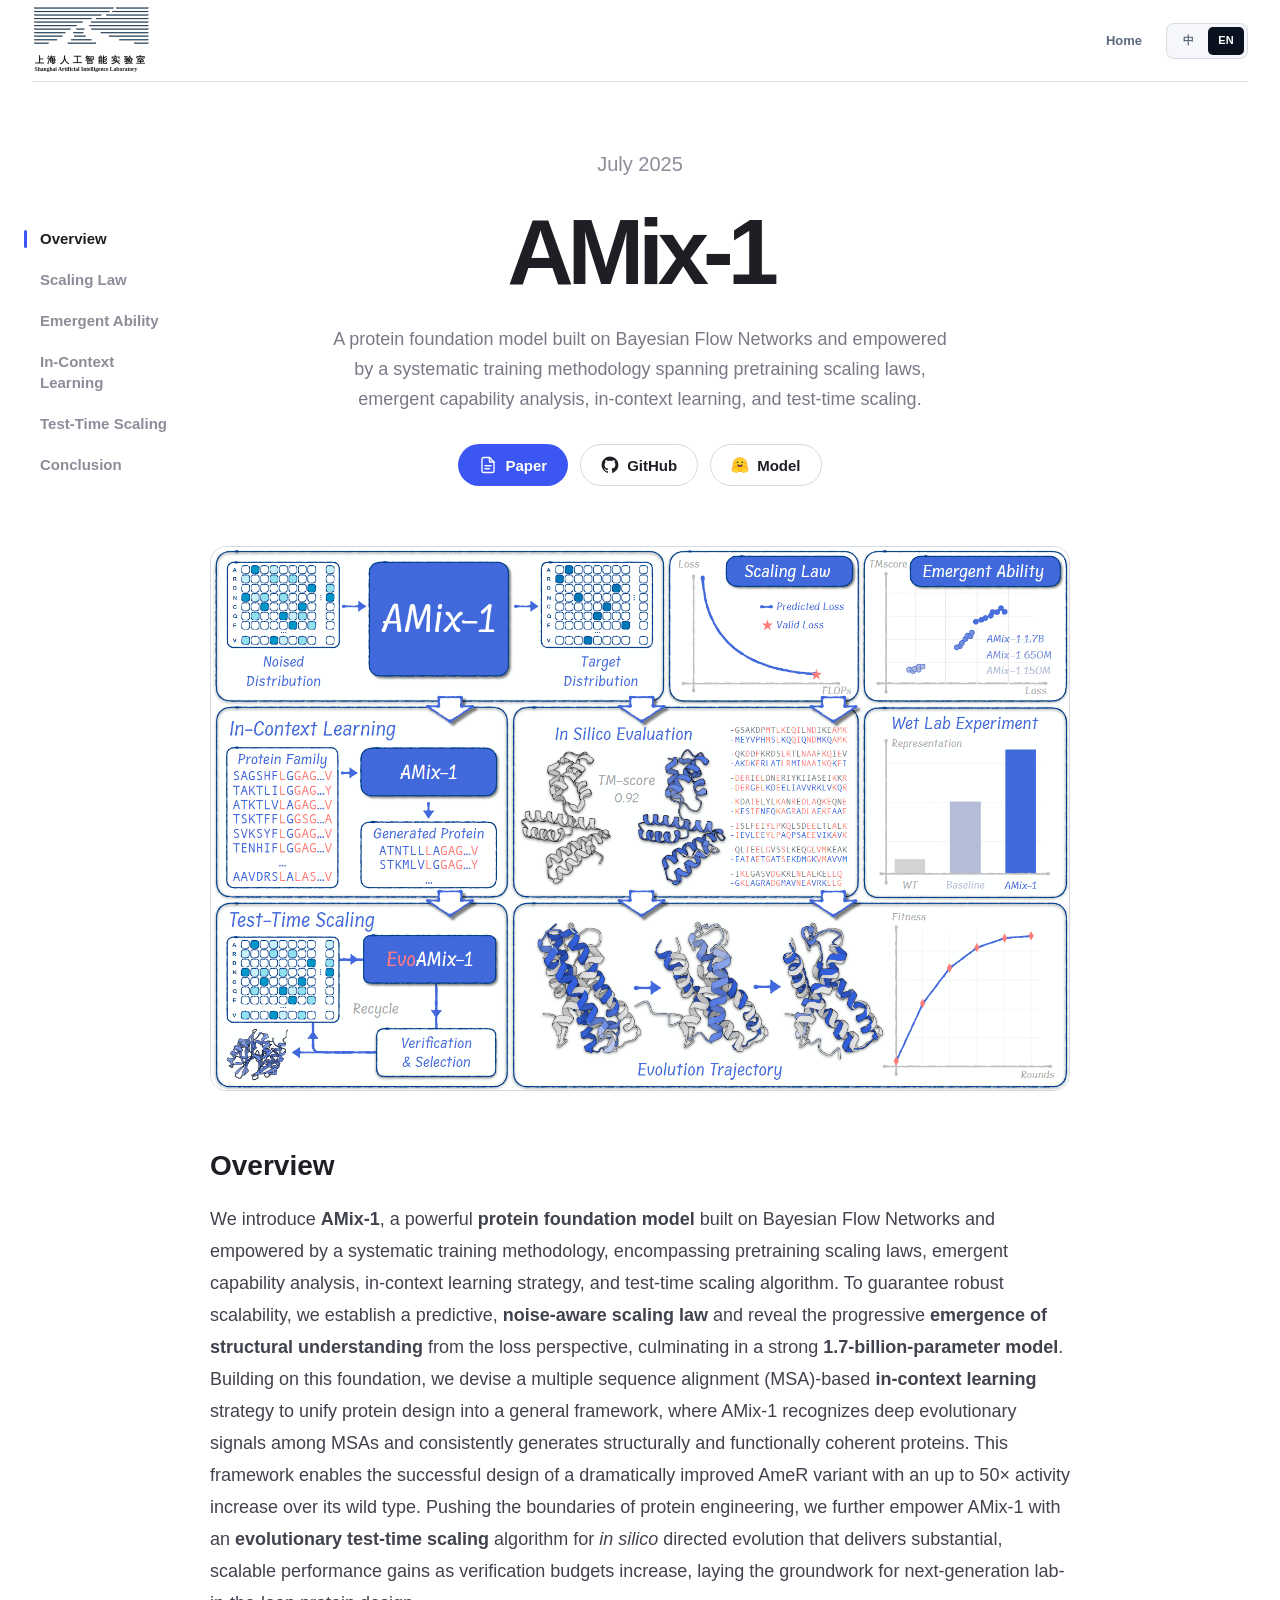
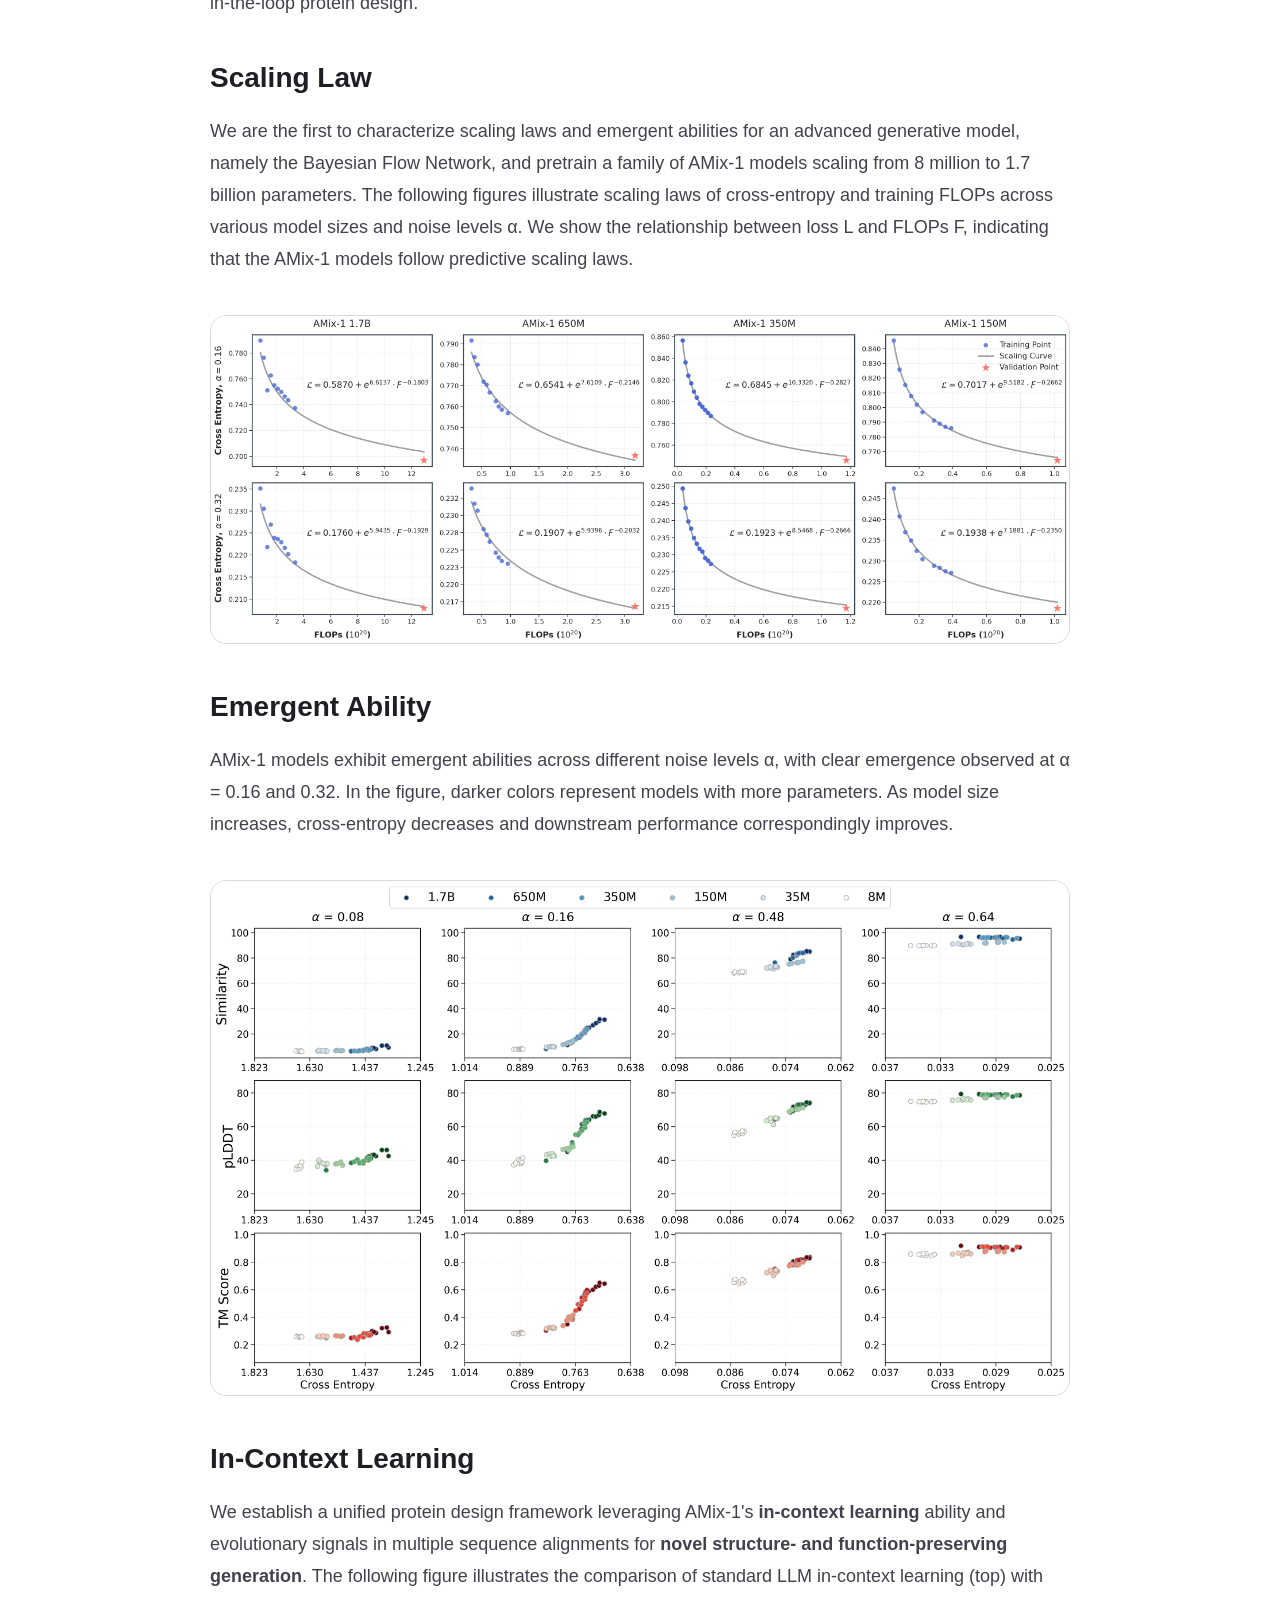
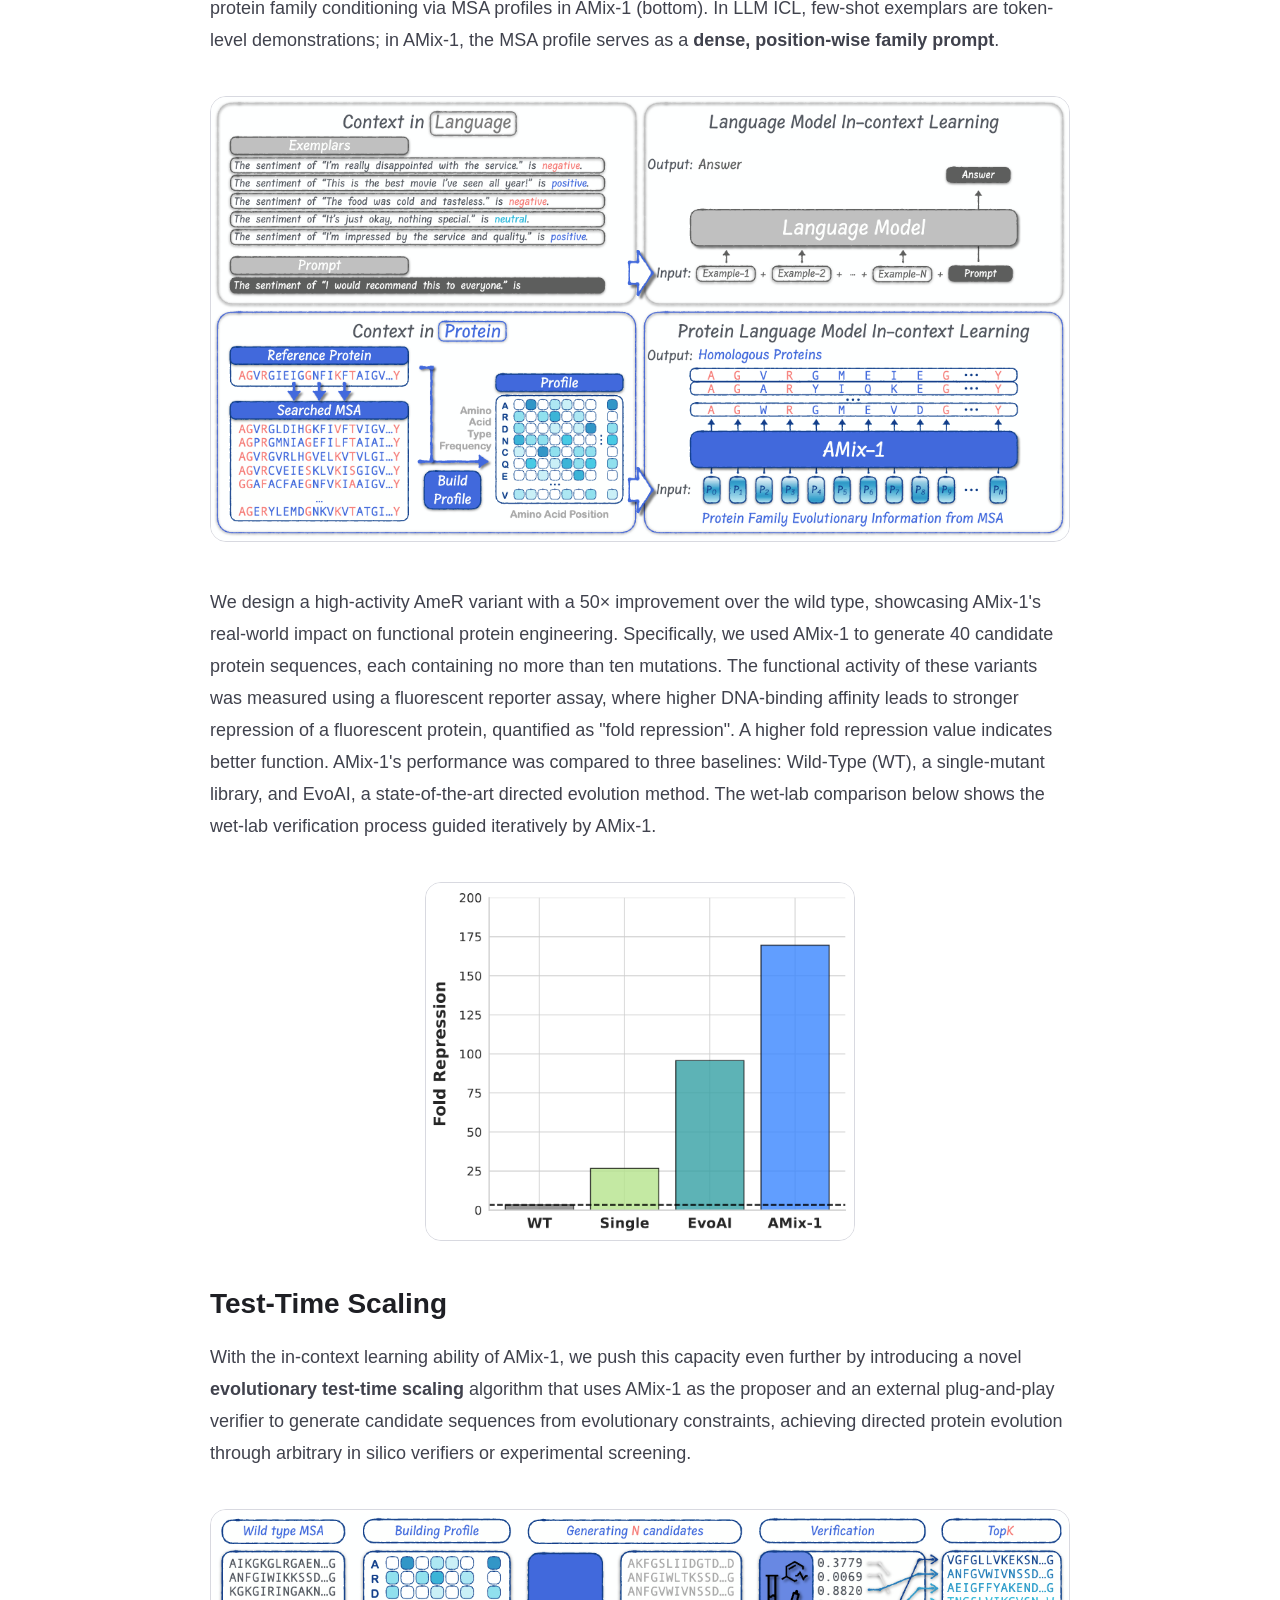
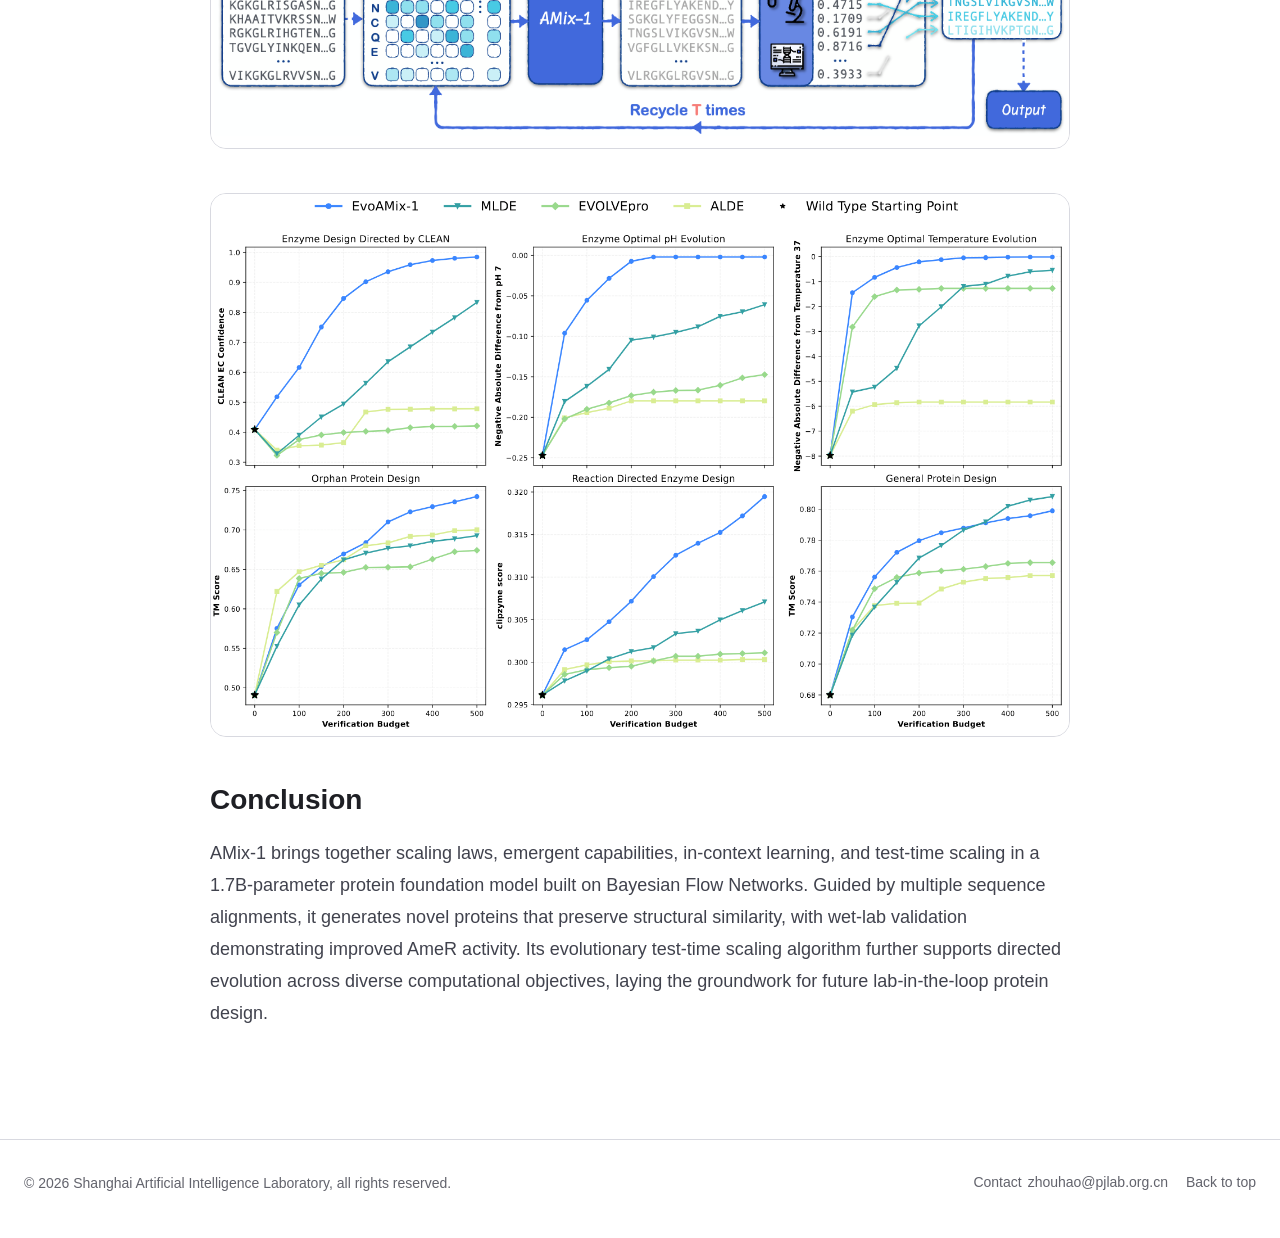
==== commit 70ba9a60: "Publish AMix-Bio website" ====
--- a/AMix-1/index.html
+++ b/AMix-1/index.html
@@ -7,7 +7,7 @@
       name="description"
       content="AMix-1 是一款基于贝叶斯流网络构建的蛋白质基础模型，由预训练扩展定律、涌现能力分析、上下文学习和推理时扩展等系统化的训练方法支撑。" data-amix-en-content="AMix-1 is a protein foundation model built on Bayesian Flow Networks and empowered by a systematic training methodology spanning pretraining scaling laws, emergent capability analysis, in-context learning, and test-time scaling." data-amix-zh-content="AMix-1 是一款基于贝叶斯流网络构建的蛋白质基础模型，由预训练扩展定律、涌现能力分析、上下文学习和推理时扩展等系统化的训练方法支撑。"
     />
-    <title>AMix-1 — AMix-Bio</title>
+    <title>AMix-1</title>
     <link rel="stylesheet" href="../assets/publication.css" />
     <link rel="stylesheet" href="../assets/detail.css" />
     <link rel="stylesheet" href="./styles.css" />
@@ -26,7 +26,7 @@
   </head>
   <body class="placeholder-page">
     <header class="global-nav" data-amix-nav></header>
-    <script src="../assets/nav.js?v=20260928-1"></script>
+    <script src="../assets/nav.js"></script>
 
     <main class="page">
       <nav class="article-nav amix1-nav-en" aria-label="文章章节" data-amix-en-aria-label="Article sections" data-amix-zh-aria-label="文章章节" data-amix-locale="en" lang="en">
@@ -68,28 +68,28 @@
             href="https://arxiv.org/abs/2507.08920"
             target="_blank"
             rel="noreferrer"
-            ><svg class="resource-icon" width="18" height="18" aria-hidden="true" focusable="false"><use href="../assets/resource-icons.svg?v=20260928-1#report"></use></svg><span>Paper</span></a
+            ><svg class="resource-icon" width="18" height="18" aria-hidden="true" focusable="false"><use href="../assets/resource-icons.svg#report"></use></svg><span>Paper</span></a
           >
           <a
             class="resource-button seed-button"
             href="https://github.com/GenSI-THUAIR/AMix-1"
             target="_blank"
             rel="noreferrer"
-            ><svg class="resource-icon" width="18" height="18" aria-hidden="true" focusable="false"><use href="../assets/resource-icons.svg?v=20260928-1#github"></use></svg><span>GitHub</span></a
+            ><svg class="resource-icon" width="18" height="18" aria-hidden="true" focusable="false"><use href="../assets/resource-icons.svg#github"></use></svg><span>GitHub</span></a
           >
           <a
             class="resource-button seed-button"
             href="https://huggingface.co/GenSI/AMix-1-1.7B"
             target="_blank"
             rel="noreferrer"
-            ><svg class="resource-icon" width="18" height="18" aria-hidden="true" focusable="false"><use href="../assets/resource-icons.svg?v=20260928-1#huggingface"></use></svg><span>Model</span></a
+            ><svg class="resource-icon" width="18" height="18" aria-hidden="true" focusable="false"><use href="../assets/resource-icons.svg#huggingface"></use></svg><span>Model</span></a
           >
         </div>
 
         <div class="action-row amix1-actions-zh" aria-label="项目资源" data-amix-locale="zh" lang="zh-CN" style="--amix-locale-display:flex">
-          <a class="resource-button seed-button primary" href="https://arxiv.org/abs/2507.08920" target="_blank" rel="noreferrer"><svg class="resource-icon" width="18" height="18" aria-hidden="true" focusable="false"><use href="../assets/resource-icons.svg?v=20260928-1#report"></use></svg><span>技术报告</span></a>
-          <a class="resource-button seed-button" href="https://github.com/GenSI-THUAIR/AMix-1" target="_blank" rel="noreferrer"><svg class="resource-icon" width="18" height="18" aria-hidden="true" focusable="false"><use href="../assets/resource-icons.svg?v=20260928-1#github"></use></svg><span>代码仓库</span></a>
-          <a class="resource-button seed-button" href="https://huggingface.co/GenSI/AMix-1-1.7B" target="_blank" rel="noreferrer"><svg class="resource-icon" width="18" height="18" aria-hidden="true" focusable="false"><use href="../assets/resource-icons.svg?v=20260928-1#huggingface"></use></svg><span>模型</span></a>
+          <a class="resource-button seed-button primary" href="https://arxiv.org/abs/2507.08920" target="_blank" rel="noreferrer"><svg class="resource-icon" width="18" height="18" aria-hidden="true" focusable="false"><use href="../assets/resource-icons.svg#report"></use></svg><span>技术报告</span></a>
+          <a class="resource-button seed-button" href="https://github.com/GenSI-THUAIR/AMix-1" target="_blank" rel="noreferrer"><svg class="resource-icon" width="18" height="18" aria-hidden="true" focusable="false"><use href="../assets/resource-icons.svg#github"></use></svg><span>代码仓库</span></a>
+          <a class="resource-button seed-button" href="https://huggingface.co/GenSI/AMix-1-1.7B" target="_blank" rel="noreferrer"><svg class="resource-icon" width="18" height="18" aria-hidden="true" focusable="false"><use href="../assets/resource-icons.svg#huggingface"></use></svg><span>模型</span></a>
         </div>
       </section>
 
@@ -350,10 +350,10 @@
     </main>
 
     <footer class="site-footer" data-amix-footer data-contact-zh="联系方式"></footer>
-    <script src="../assets/footer.js?v=20260928-1"></script>
+    <script src="../assets/footer.js"></script>
 
     <script src="../assets/detail.js"></script>
-    <script src="./script.js?v=20260928-nav2"></script>
+    <script src="./script.js"></script>
     <script id="amix1-inline-locale">
       (() => {
         const root = document.documentElement;
@@ -363,7 +363,7 @@
           const isChinese = language === "zh";
           root.dataset.amixLanguage = language;
           root.dataset.lang = language;
-          root.lang = isChinese ? "zh-CN" : "en";
+          setDetailLanguage(language);
           for (const attribute of ["alt", "aria-label", "content"]) {
             document.querySelectorAll(`[data-amix-${language}-${attribute}]`).forEach(node => {
               node.setAttribute(attribute, node.getAttribute(`data-amix-${language}-${attribute}`));
@@ -386,9 +386,9 @@
           event.stopImmediatePropagation();
           setLanguage(button.dataset.lang);
         }, true);
-        setLanguage(root.dataset.amixLanguage || "zh");
-        document.addEventListener("DOMContentLoaded", () => setLanguage(root.dataset.amixLanguage || "zh"), { once: true });
+        setLanguage(localStorage.getItem("amix-bio-language") || "en");
+        document.addEventListener("DOMContentLoaded", () => setLanguage(localStorage.getItem("amix-bio-language") || "en"), { once: true });
       })();
     </script>
   </body>
-</html>+</html>
--- a/assets/detail.css
+++ b/assets/detail.css
@@ -28,3 +28,8 @@
 
 .action-row .seed-button { font-weight: 700; }
 
+@media (prefers-reduced-motion: no-preference) {
+  html {
+    scroll-behavior: smooth;
+  }
+}
